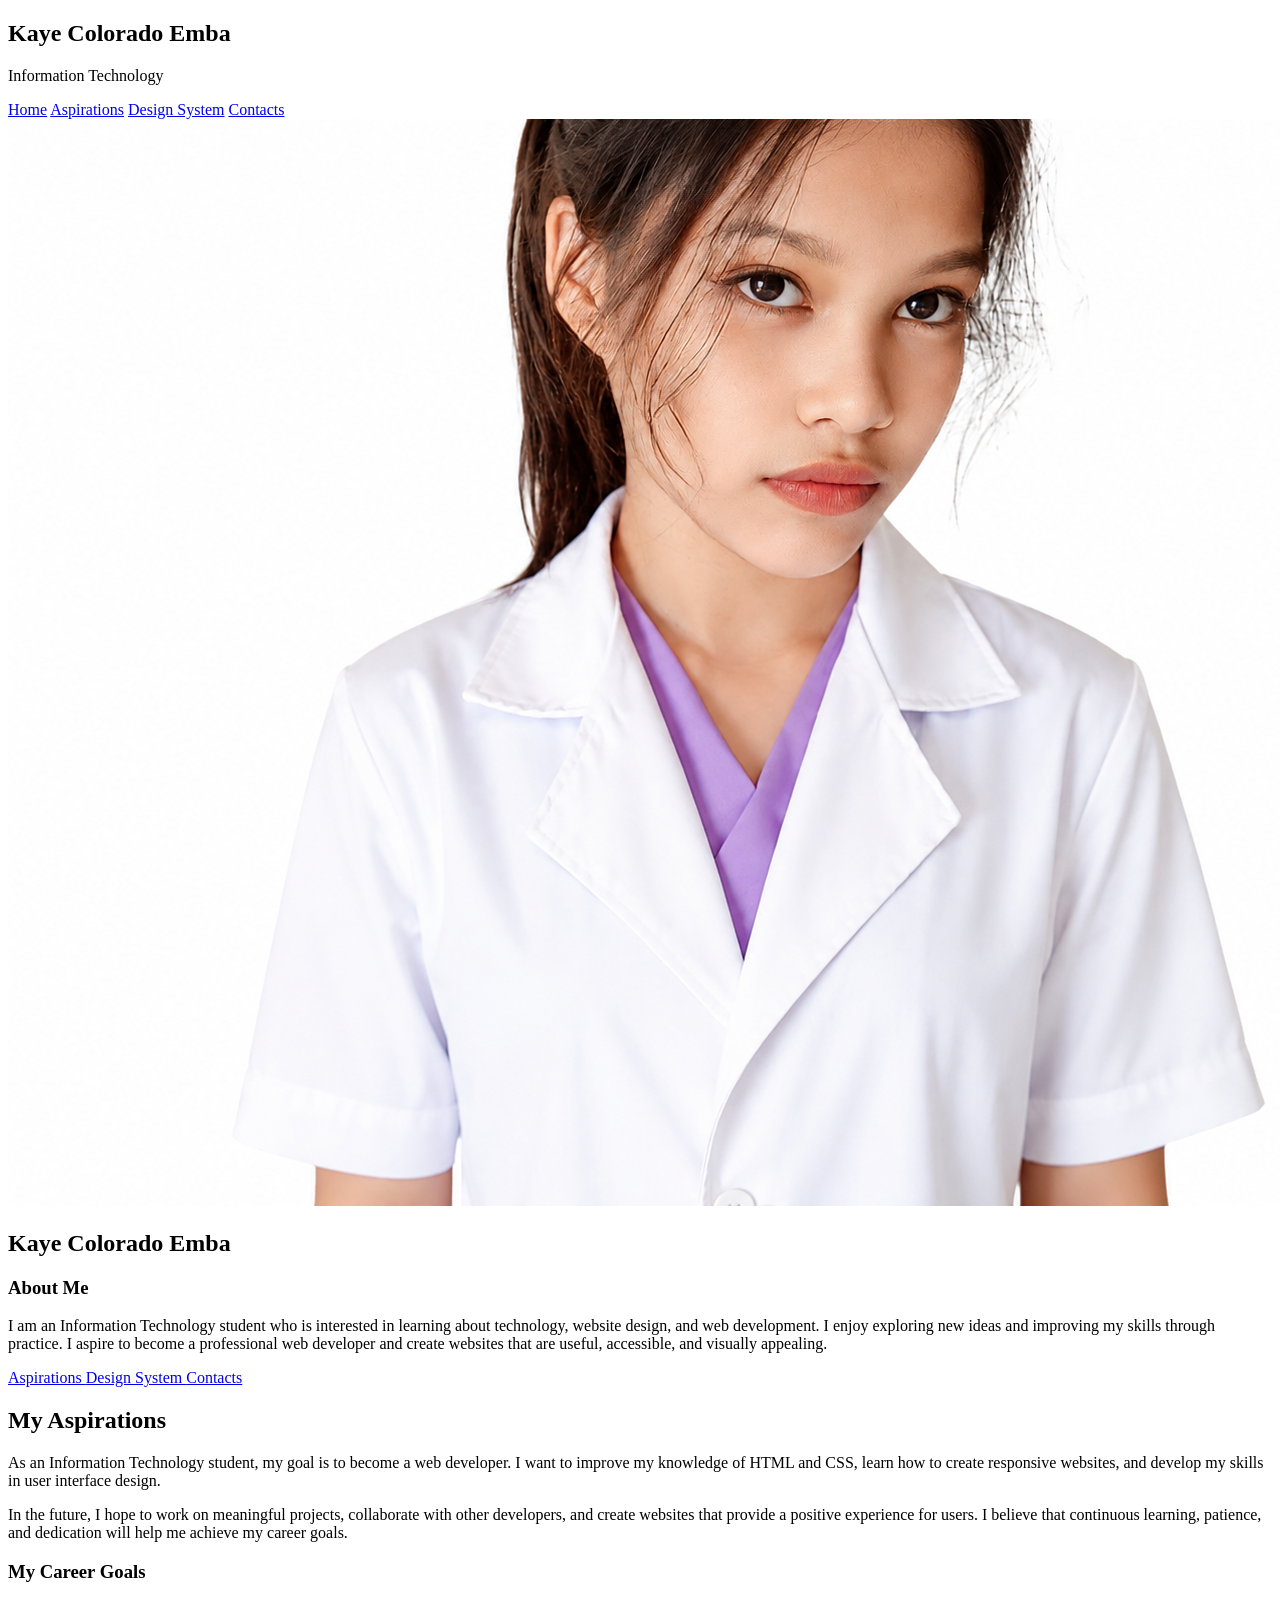
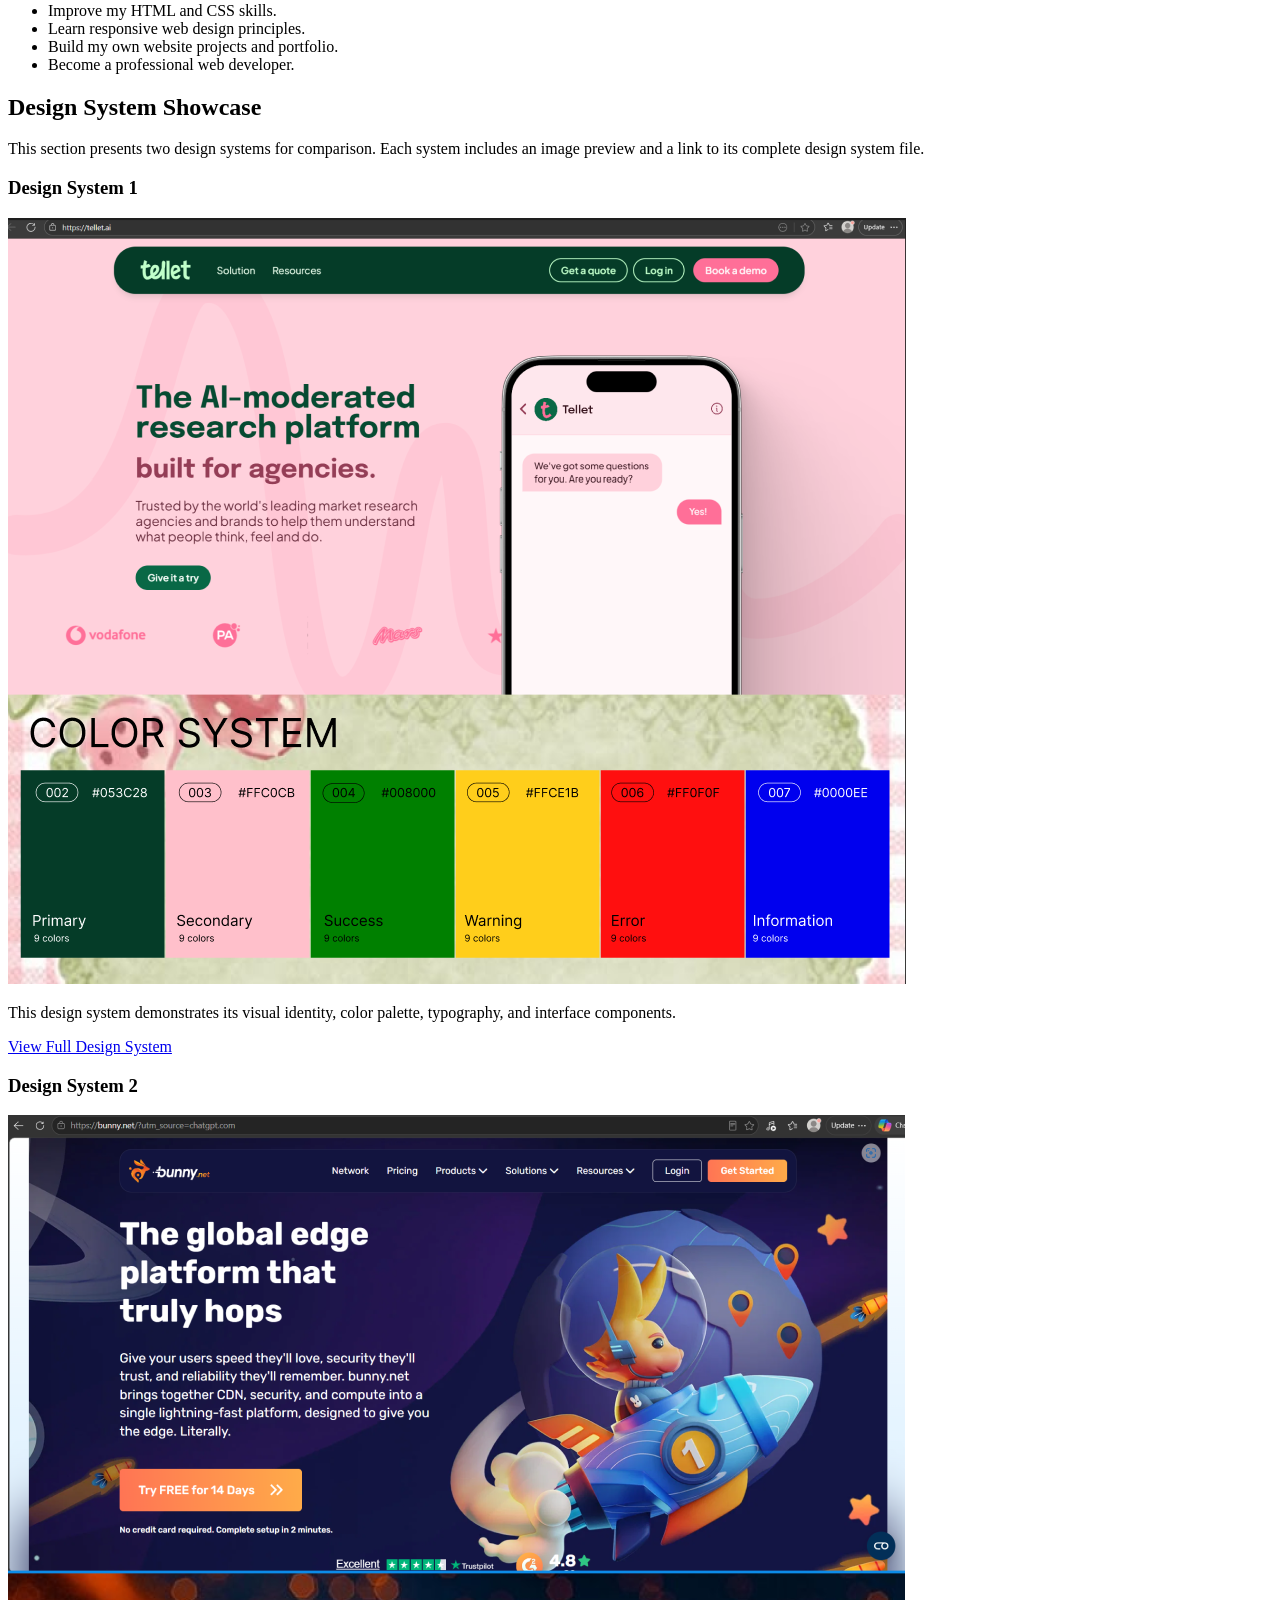
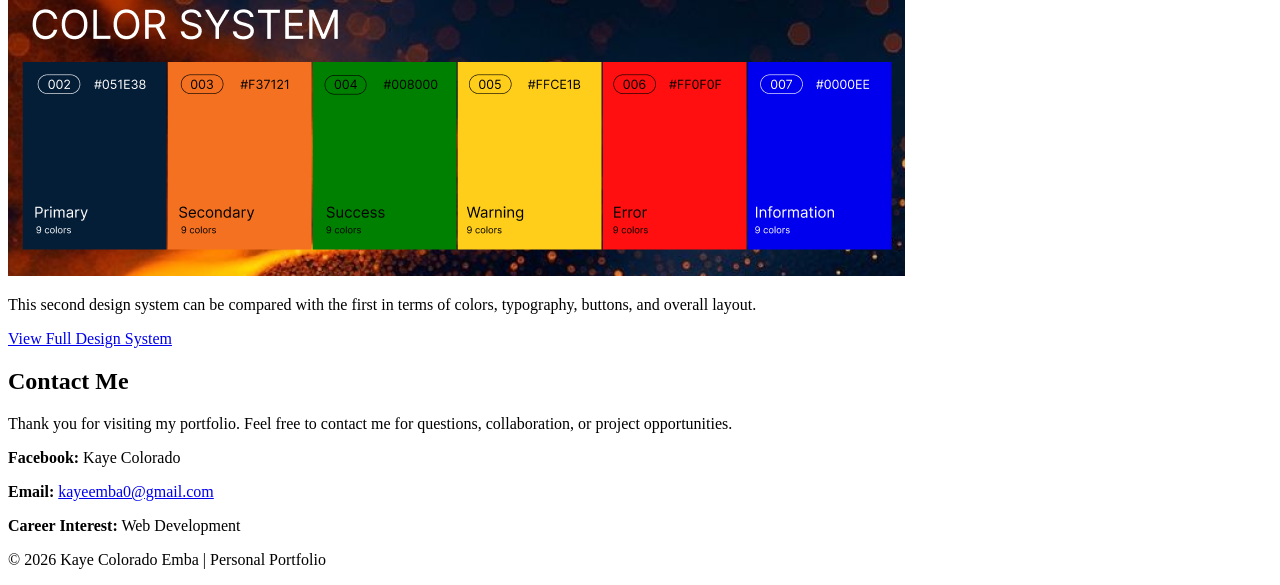
==== index.html @ f804e63d "Rename raah.html to index.html" ====
<!DOCTYPE html>
<html lang="en">
<head>
    <meta charset="UTF-8">
    <meta name="viewport" content="width=device-width, initial-scale=1.0">
    <title>Kaye Colorado Emba | Portfolio</title>
    <link rel="stylesheet" href="C:\Users\kaye\raah.css">
</head>

<body>

    <header class="navbar">
        <div class="brand">
            <span class="brand-dot"></span>
            <div>
                <h2>Kaye Colorado Emba</h2>
                <p>Information Technology</p>
            </div>
        </div>

        <nav>
            <a href="#home">Home</a>
            <a href="#aspirations">Aspirations</a>
            <a href="#design-system">Design System</a>
            <a href="#contacts">Contacts</a>
        </nav>
    </header>

    <main>
        <section class="hero" id="home">

            <div class="profile-picture">
                <img src="kayeeee.png">
            </div>

            <div class="intro">
                <h1>Kaye Colorado Emba</h1>
                <h3>About Me</h3>

                <p>
                    I am an Information Technology student who is
                    interested in learning about technology, website
                    design, and web development. I enjoy exploring new
                    ideas and improving my skills through practice.
                    I aspire to become a professional web developer
                    and create websites that are useful, accessible,
                    and visually appealing.
                </p>

                <div class="circle-links">
                    <a href="#aspirations" class="circle circle-one">
                        Aspirations
                    </a>

                    <a href="#design-system" class="circle circle-two">
                        Design System
                    </a>

                    <a href="#contacts" class="circle circle-three">
                        Contacts
                    </a>
                </div>
            </div>

        </section>

        <section class="content-section aspirations" id="aspirations">
            <h2>My Aspirations</h2>
            <p>
                As an Information Technology student, my goal is to
                become a web developer. I want to improve my knowledge
                of HTML and CSS, learn how to create responsive
                websites, and develop my skills in user interface
                design.
            </p>

            <p>
                In the future, I hope to work on meaningful projects,
                collaborate with other developers, and create
                websites that provide a positive experience for users.
                I believe that continuous learning, patience, and
                dedication will help me achieve my career goals.
            </p>

            <h3>My Career Goals</h3>
            <ul>
                <li>Improve my HTML and CSS skills.</li>
                <li>Learn responsive web design principles.</li>
                <li>Build my own website projects and portfolio.</li>
                <li>Become a professional web developer.</li>
            </ul>
        </section>

        <section class="content-section design-section" id="design-system">
            <h2>Design System Showcase</h2>

            <p>
                This section presents two design systems for comparison.
                Each system includes an image preview and a link to its
                complete design system file.
            </p>

            <div class="system-container">

                <div class="system-card">
                    <h3>Design System 1</h3>

                    <img
                        src="ds1.png"
                        alt="Design System 1 Preview"
                        class="system-image"
                    >

                    <p>
                        This design system demonstrates its visual
                        identity, color palette, typography, and
                        interface components.
                    </p>

                    <a
                        href="https://www.figma.com/proto/RG0VqQ2M7Oe3FIOZafWCBn/Untitled?node-id=12-5&t=zjSw5rM9vnLHNdfI-1&scaling=scale-down-width&content-scaling=fixed"
                        target="_blank"
                        rel="noopener noreferrer"
                        class="view-button"
                    >
                        View Full Design System
                    </a>
                </div>

                <div class="system-card">
                    <h3>Design System 2</h3>

                    <img
                        src="ds2.png"
                        alt="Design System 2 Preview"
                        class="system-image"
                    >

                    <p>
                        This second design system can be compared
                        with the first in terms of colors,
                        typography, buttons, and overall layout.
                    </p>

                    <a
                        href="https://www.figma.com/proto/CCTzCmzGePljmK6nnIwJjH/Design-System-2?t=Wh7BJhHFvgCMFzyB-1&scaling=min-zoom&content-scaling=fixed&page-id=0%3A1&node-id=12-5"
                        target="_blank"
                        rel="noopener noreferrer"
                        class="view-button"
                    >
                        View Full Design System
                    </a>
                </div>

            </div>

        </section>

        <section class="content-section contacts" id="contacts">
            <h2>Contact Me</h2>

            <p>
                Thank you for visiting my portfolio. Feel free to
                contact me for questions, collaboration, or project
                opportunities.
            </p>

            <p>
                <strong>Facebook:</strong> Kaye Colorado
            </p>

            <p>
                <strong>Email:</strong>
                <a href="mailto:kayeemba0@gmail.com">
                    kayeemba0@gmail.com
                </a>
            </p>

            <p>
                <strong>Career Interest:</strong> Web Development
            </p>
        </section>
    </main>

    <footer>
        <p>&copy; 2026 Kaye Colorado Emba | Personal Portfolio</p>
    </footer>

</body>
</html>
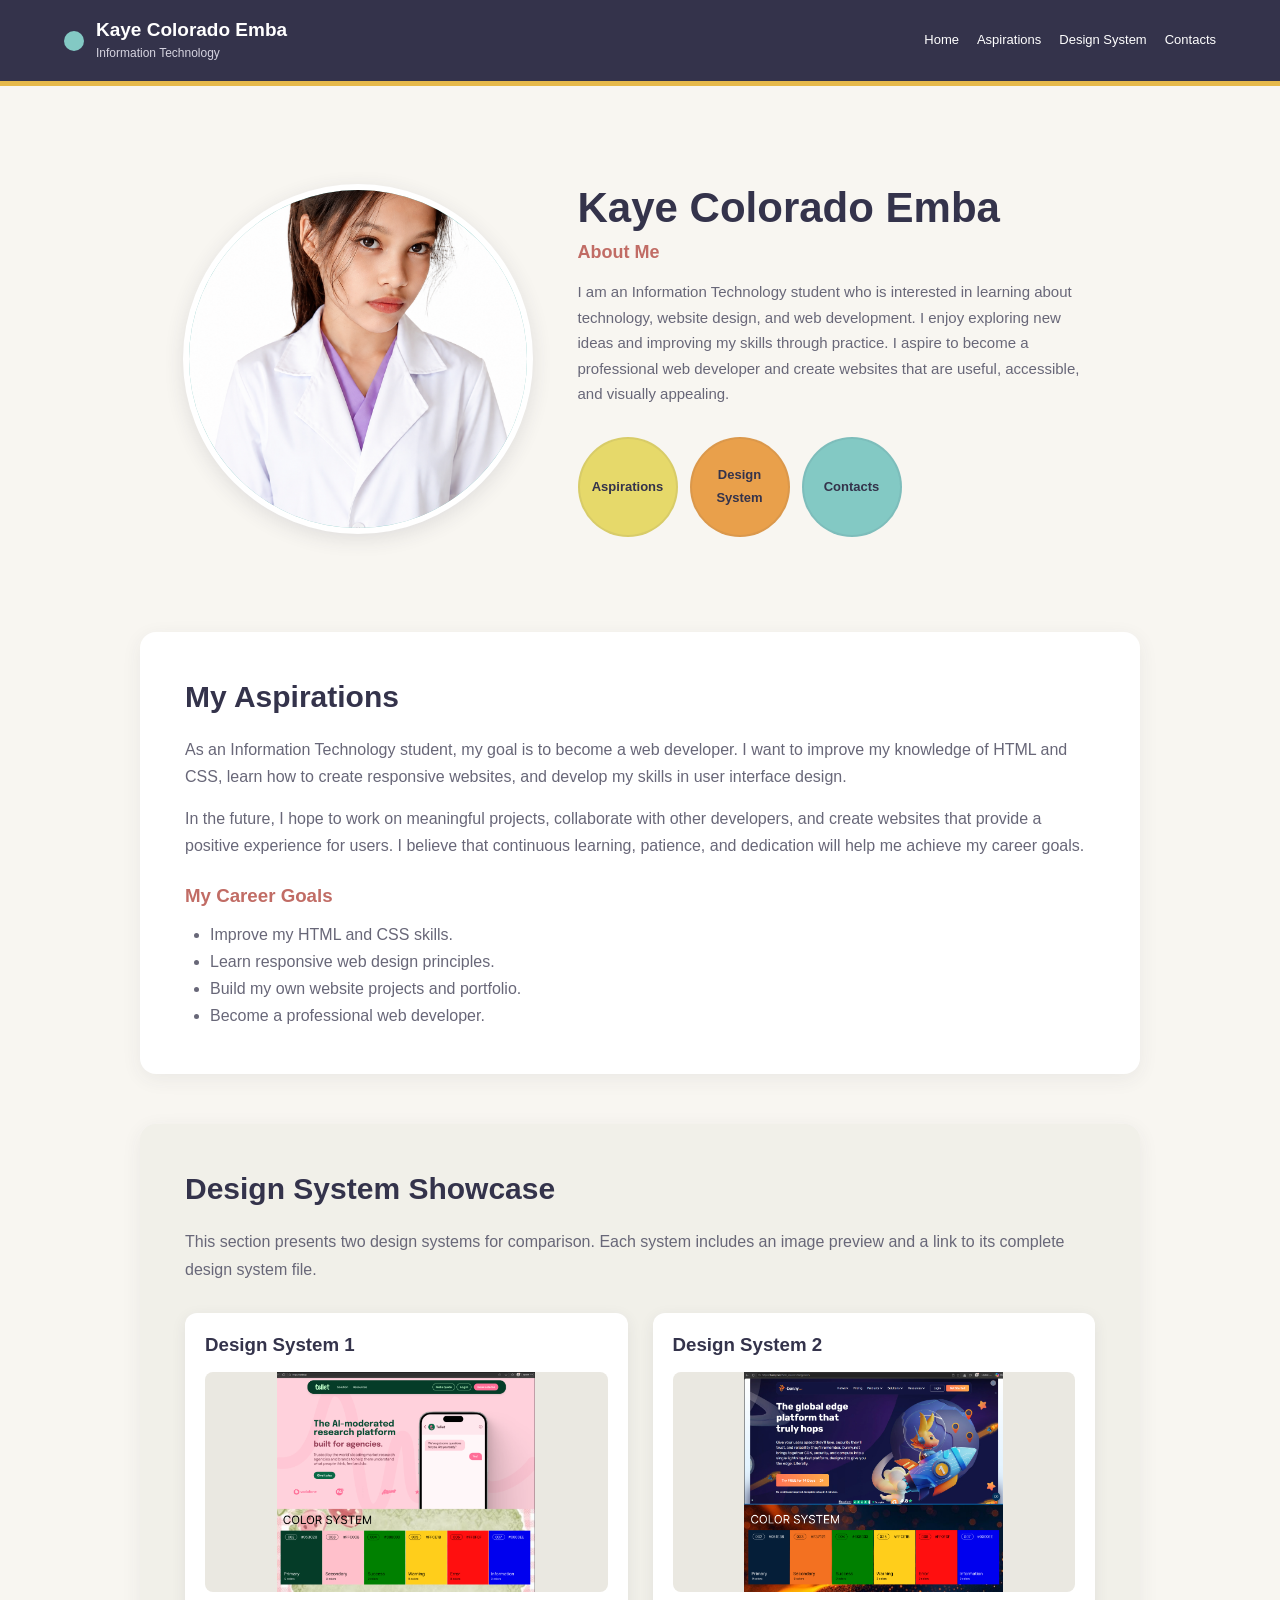
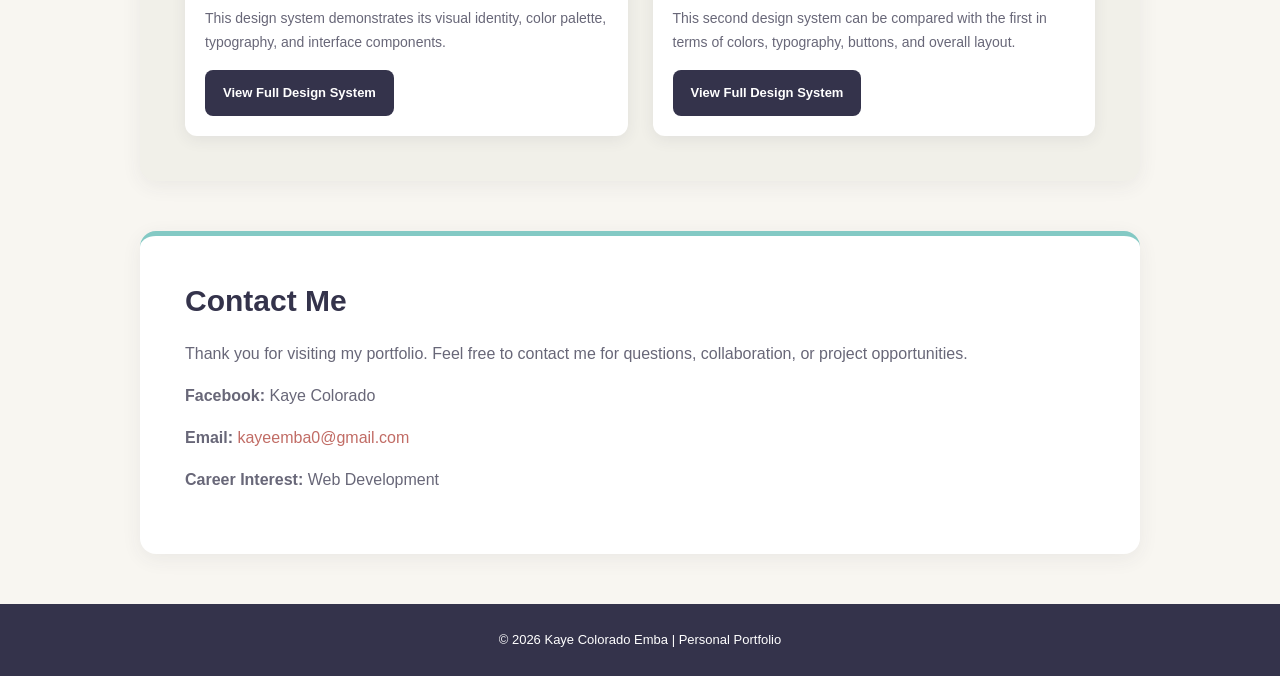
==== commit 4cf380ba: "Update index.html" ====
--- a/index.html
+++ b/index.html
@@ -4,7 +4,7 @@
     <meta charset="UTF-8">
     <meta name="viewport" content="width=device-width, initial-scale=1.0">
     <title>Kaye Colorado Emba | Portfolio</title>
-    <link rel="stylesheet" href="C:\Users\kaye\raah.css">
+    <link rel="stylesheet" href="raah.css">
 </head>
 
 <body>
@@ -130,11 +130,7 @@
                 <div class="system-card">
                     <h3>Design System 2</h3>
 
-                    <img
-                        src="ds2.png"
-                        alt="Design System 2 Preview"
-                        class="system-image"
-                    >
+                    <img src="ds2.png" alt="Design System 2 Preview" class="system-image">
 
                     <p>
                         This second design system can be compared
--- a/raah.css
+++ b/raah.css
@@ -0,0 +1,334 @@
+* {
+    box-sizing: border-box;
+    margin: 0;
+    padding: 0;
+    scroll-behavior: smooth;
+}
+
+body {
+    font-family: Arial, Helvetica, sans-serif;
+    background-color: #F8F6F1;
+    color: #34334B;
+    line-height: 1.7;
+}
+
+h1, h2, h3, h4 {
+    line-height: 1.3;
+}
+
+p {
+    margin-bottom: 15px;
+}
+
+.navbar {
+    background-color: #34334B;
+    color: #FFFFFF;
+    padding: 18px 5%;
+    display: flex;
+    justify-content: space-between;
+    align-items: center;
+    flex-wrap: wrap;
+    gap: 15px;
+    border-bottom: 5px solid #E6B94A;
+}
+
+.brand {
+    display: flex;
+    align-items: center;
+    gap: 12px;
+}
+
+.brand-dot {
+    width: 20px;
+    height: 20px;
+    background-color: #83C9C4;
+    border-radius: 50%;
+    flex-shrink: 0;
+}
+
+.brand h2 {
+    font-size: 19px;
+}
+
+.brand p {
+    font-size: 12px;
+    margin-bottom: 0;
+    color: #D6D4E0;
+}
+
+.navbar nav {
+    display: flex;
+    flex-wrap: wrap;
+    gap: 18px;
+}
+
+.navbar nav a {
+    color: #FFFFFF;
+    text-decoration: none;
+    font-size: 13px;
+    transition: color 0.3s;
+}
+
+.navbar nav a:hover {
+    color: #E6B94A;
+}
+
+.hero {
+    max-width: 1100px;
+    margin: 75px auto;
+    padding: 20px;
+    display: flex;
+    align-items: center;
+    justify-content: center;
+    gap: 45px;
+}
+
+.profile-picture {
+    width: 350px;
+    height: 350px;
+    flex-shrink: 0;
+    border-radius: 50%;
+    overflow: hidden;
+    background-color: #83C9C4;
+    border: 6px solid #FFFFFF;
+    box-shadow: 0 5px 20px rgba(52, 51, 75, 0.12);
+}
+
+.profile-picture img {
+    width: 100%;
+    height: 100%;
+    object-fit: cover;
+}
+
+.intro {
+    max-width: 520px;
+}
+
+.intro h1 {
+    font-size: 42px;
+    color: #34334B;
+    margin-bottom: 5px;
+}
+
+.intro h3 {
+    font-size: 18px;
+    color: #C16C65;
+    margin-bottom: 15px;
+}
+
+.intro p {
+    font-size: 15px;
+    color: #686778;
+}
+
+.circle-links {
+    display: flex;
+    flex-wrap: wrap;
+    gap: 12px;
+    margin-top: 30px;
+}
+
+.circle {
+    width: 100px;
+    height: 100px;
+    border-radius: 50%;
+    display: flex;
+    align-items: center;
+    justify-content: center;
+    text-align: center;
+    padding: 10px;
+    font-size: 13px;
+    font-weight: bold;
+    text-decoration: none;
+    color: #34334B;
+    border: 2px solid rgba(52, 51, 75, 0.08);
+    transition: transform 0.3s, box-shadow 0.3s;
+}
+
+.circle:hover {
+    transform: translateY(-5px);
+    box-shadow: 0 6px 15px rgba(52, 51, 75, 0.15);
+}
+
+.circle-one {
+    background-color: #E6D96A;
+}
+
+.circle-two {
+    background-color: #E9A04B;
+}
+
+.circle-three {
+    background-color: #83C9C4;
+}
+
+.content-section {
+    max-width: 1000px;
+    margin: 50px auto;
+    padding: 45px;
+    border-radius: 16px;
+    background-color: #FFFFFF;
+    box-shadow: 0 5px 20px rgba(52, 51, 75, 0.07);
+    scroll-margin-top: 25px;
+}
+
+.content-section h2 {
+    color: #34334B;
+    font-size: 30px;
+    margin-bottom: 20px;
+}
+
+.content-section h3 {
+    margin: 25px 0 12px;
+    color: #C16C65;
+}
+
+.content-section p,
+.content-section li {
+    color: #686778;
+}
+
+.content-section ul {
+    padding-left: 25px;
+}
+
+/* DESIGN SYSTEM SHOWCASE */
+.design-section {
+    background-color: #F1F0E9;
+}
+
+.system-container {
+    display: flex;
+    flex-wrap: wrap;
+    gap: 25px;
+    margin-top: 30px;
+}
+
+.system-card {
+    flex: 1 1 300px;
+    min-width: 0;
+    background-color: #FFFFFF;
+    border-radius: 12px;
+    padding: 20px;
+    box-shadow: 0 4px 15px rgba(52, 51, 75, 0.08);
+}
+
+.system-card h3 {
+    margin-top: 0;
+    color: #34334B;
+}
+
+.system-image {
+    width: 100%;
+    height: 220px;
+    display: block;
+    object-fit: contain;
+    background-color: #EAE8E1;
+    border-radius: 8px;
+    margin: 15px 0;
+}
+
+.system-card p {
+    font-size: 14px;
+}
+
+.view-button {
+    display: inline-block;
+    background-color: #34334B;
+    color: #FFFFFF;
+    padding: 12px 18px;
+    border-radius: 8px;
+    text-decoration: none;
+    font-size: 13px;
+    font-weight: bold;
+    transition: background-color 0.3s;
+}
+
+.view-button:hover {
+    background-color: #C16C65;
+}
+
+.contacts {
+    border-top: 5px solid #83C9C4;
+}
+
+.contacts a {
+    color: #C16C65;
+    text-decoration: none;
+}
+
+.contacts a:hover {
+    text-decoration: underline;
+}
+
+footer {
+    text-align: center;
+    padding: 25px 15px;
+    background-color: #34334B;
+    color: #FFFFFF;
+    font-size: 13px;
+}
+
+footer p {
+    margin-bottom: 0;
+}
+
+@media (max-width: 768px) {
+    .navbar {
+        flex-direction: column;
+        align-items: flex-start;
+    }
+
+    .navbar nav {
+        gap: 12px;
+    }
+
+    .hero {
+        flex-direction: column;
+        text-align: center;
+        margin: 35px auto;
+        gap: 25px;
+    }
+
+    .profile-picture {
+        width: 240px;
+        height: 240px;
+    }
+
+    .intro h1 {
+        font-size: 32px;
+    }
+
+    .circle-links {
+        justify-content: center;
+    }
+
+    .content-section {
+        margin: 25px 15px;
+        padding: 25px;
+    }
+
+    .system-container {
+        flex-direction: column;
+    }
+
+    .system-card {
+        width: 100%;
+    }
+}
+
+@media (max-width: 400px) {
+    .circle {
+        width: 85px;
+        height: 85px;
+        font-size: 11px;
+    }
+
+    .navbar nav {
+        gap: 9px;
+    }
+
+    .navbar nav a {
+        font-size: 12px;
+    }
+}
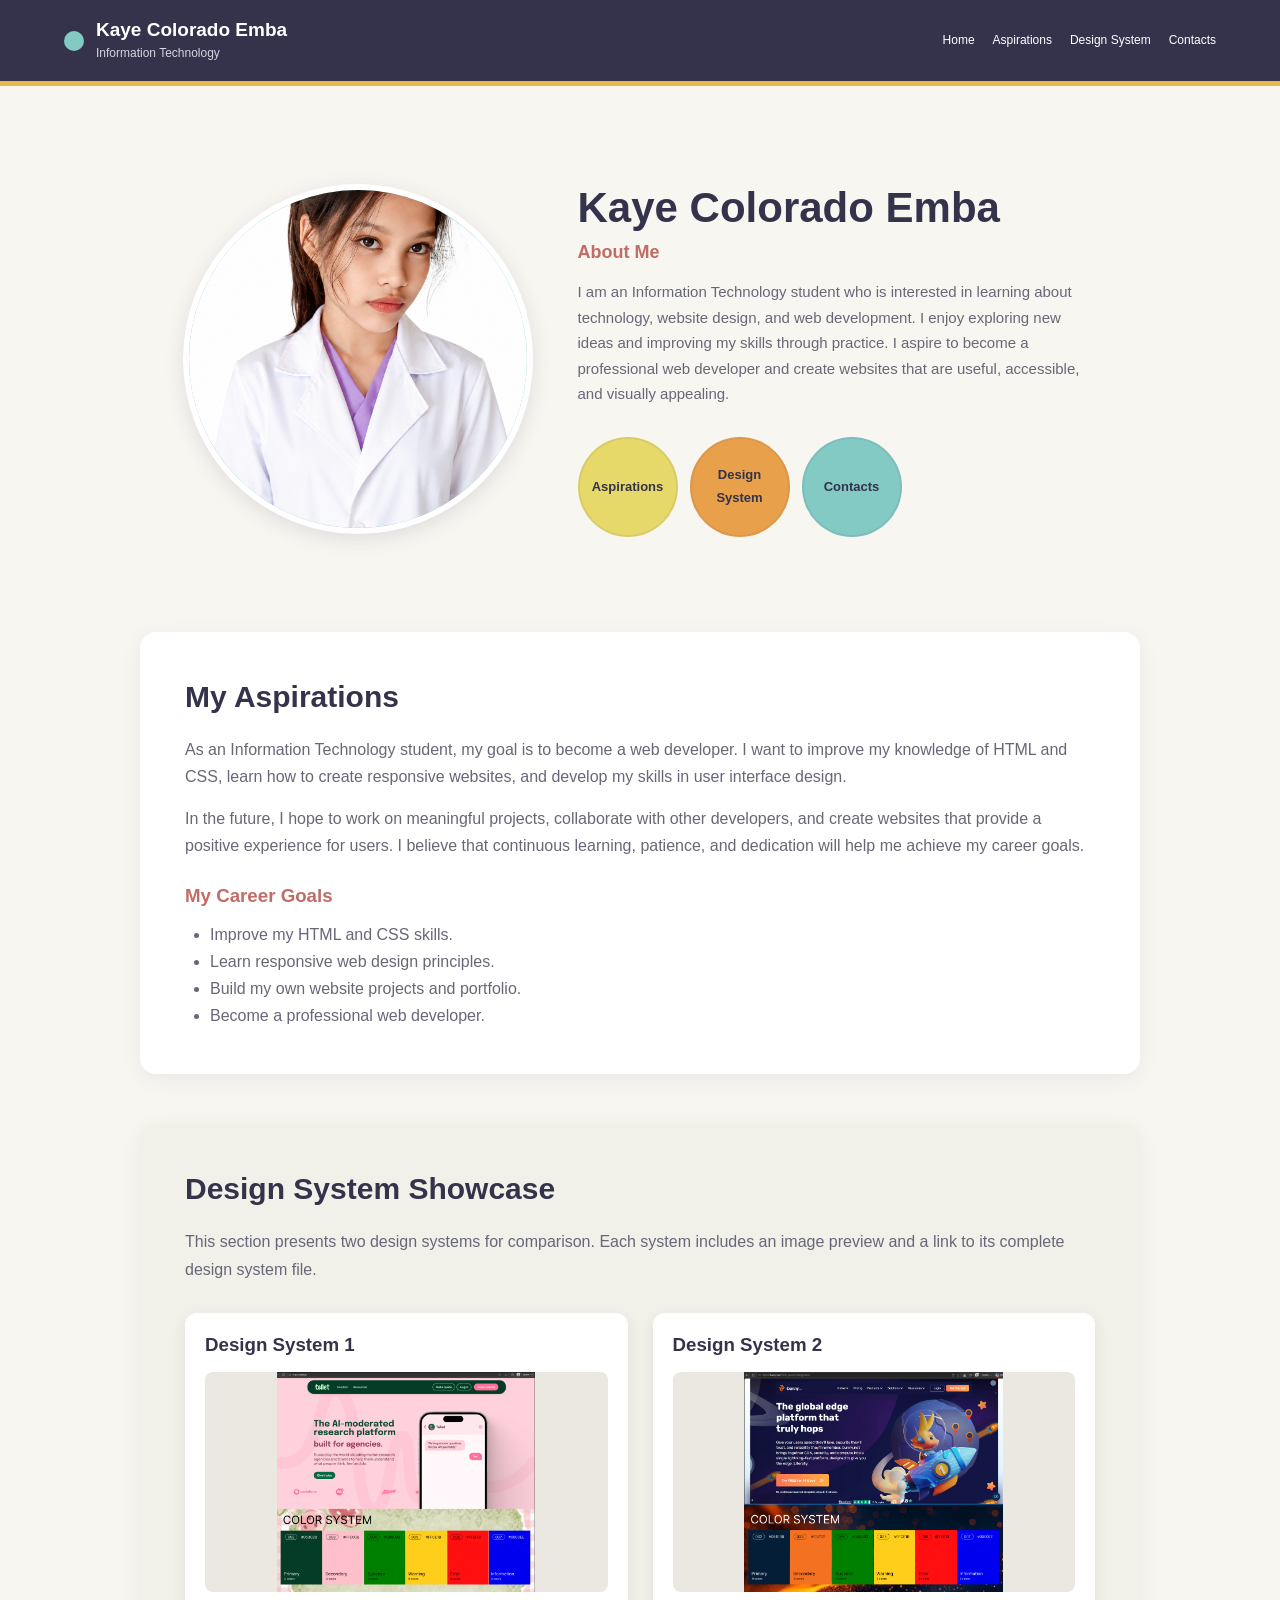
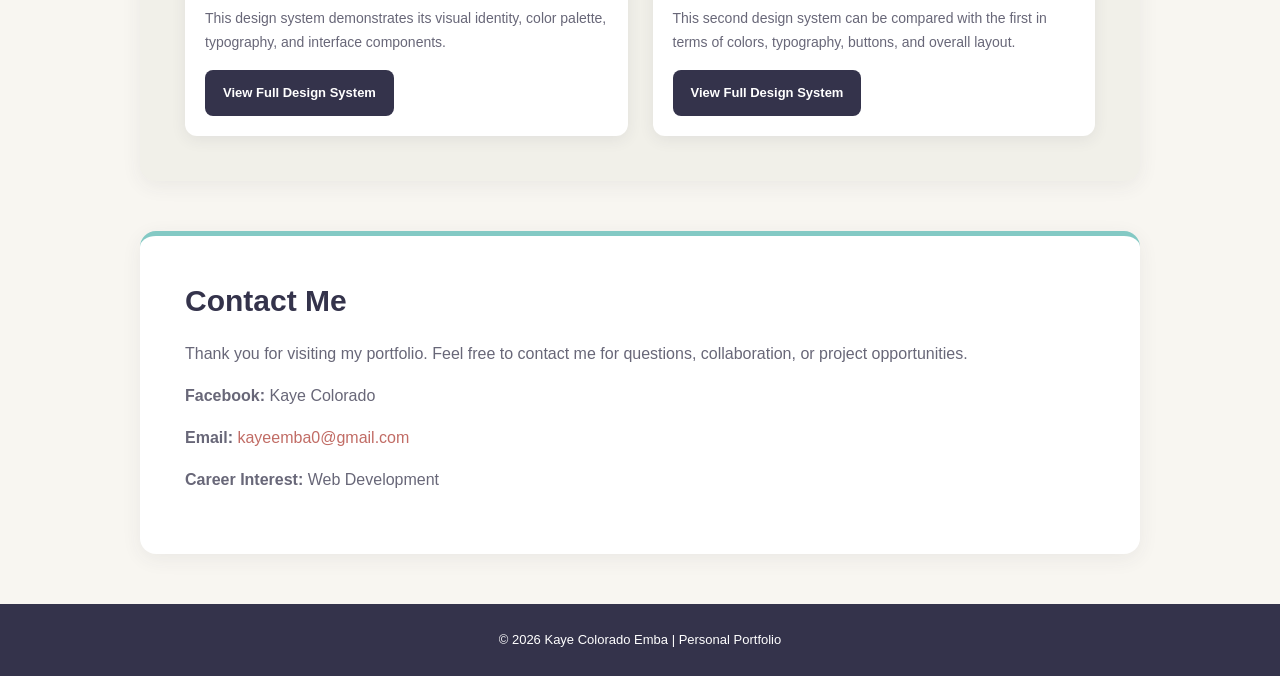
==== commit 5bcb25be: "Update index.html" ====
--- a/index.html
+++ b/index.html
@@ -4,6 +4,7 @@
     <meta charset="UTF-8">
     <meta name="viewport" content="width=device-width, initial-scale=1.0">
     <title>Kaye Colorado Emba | Portfolio</title>
+    <!-- External CSS link -->
     <link rel="stylesheet" href="raah.css">
 </head>
 
@@ -30,7 +31,7 @@
         <section class="hero" id="home">
 
             <div class="profile-picture">
-                <img src="kayeeee.png">
+                <img src="kayeeee.png" alt="Kaye Colorado Emba Profile Picture">
             </div>
 
             <div class="intro">
@@ -118,7 +119,7 @@
                     </p>
 
                     <a
-                        href="https://www.figma.com/proto/RG0VqQ2M7Oe3FIOZafWCBn/Untitled?node-id=12-5&t=zjSw5rM9vnLHNdfI-1&scaling=scale-down-width&content-scaling=fixed"
+                        href="https://www.figma.com/design/RG0VqQ2M7Oe3FIOZafWCBn/Design-System-1?t=8qPbAlVBkeupSVno-1"
                         target="_blank"
                         rel="noopener noreferrer"
                         class="view-button"
@@ -139,7 +140,7 @@
                     </p>
 
                     <a
-                        href="https://www.figma.com/proto/CCTzCmzGePljmK6nnIwJjH/Design-System-2?t=Wh7BJhHFvgCMFzyB-1&scaling=min-zoom&content-scaling=fixed&page-id=0%3A1&node-id=12-5"
+                        href="https://www.figma.com/design/CCTzCmzGePljmK6nnIwJjH/Design-System-2?t=8qPbAlVBkeupSVno-1"
                         target="_blank"
                         rel="noopener noreferrer"
                         class="view-button"
--- a/raah.css
+++ b/raah.css
@@ -192,7 +192,7 @@
     padding-left: 25px;
 }
 
-/* DESIGN SYSTEM SHOWCASE */
+
 .design-section {
     background-color: #F1F0E9;
 }
@@ -331,4 +331,8 @@
     .navbar nav a {
         font-size: 12px;
     }
-}+}
+    .navbar nav a {
+        font-size: 12px;
+    }
+}
